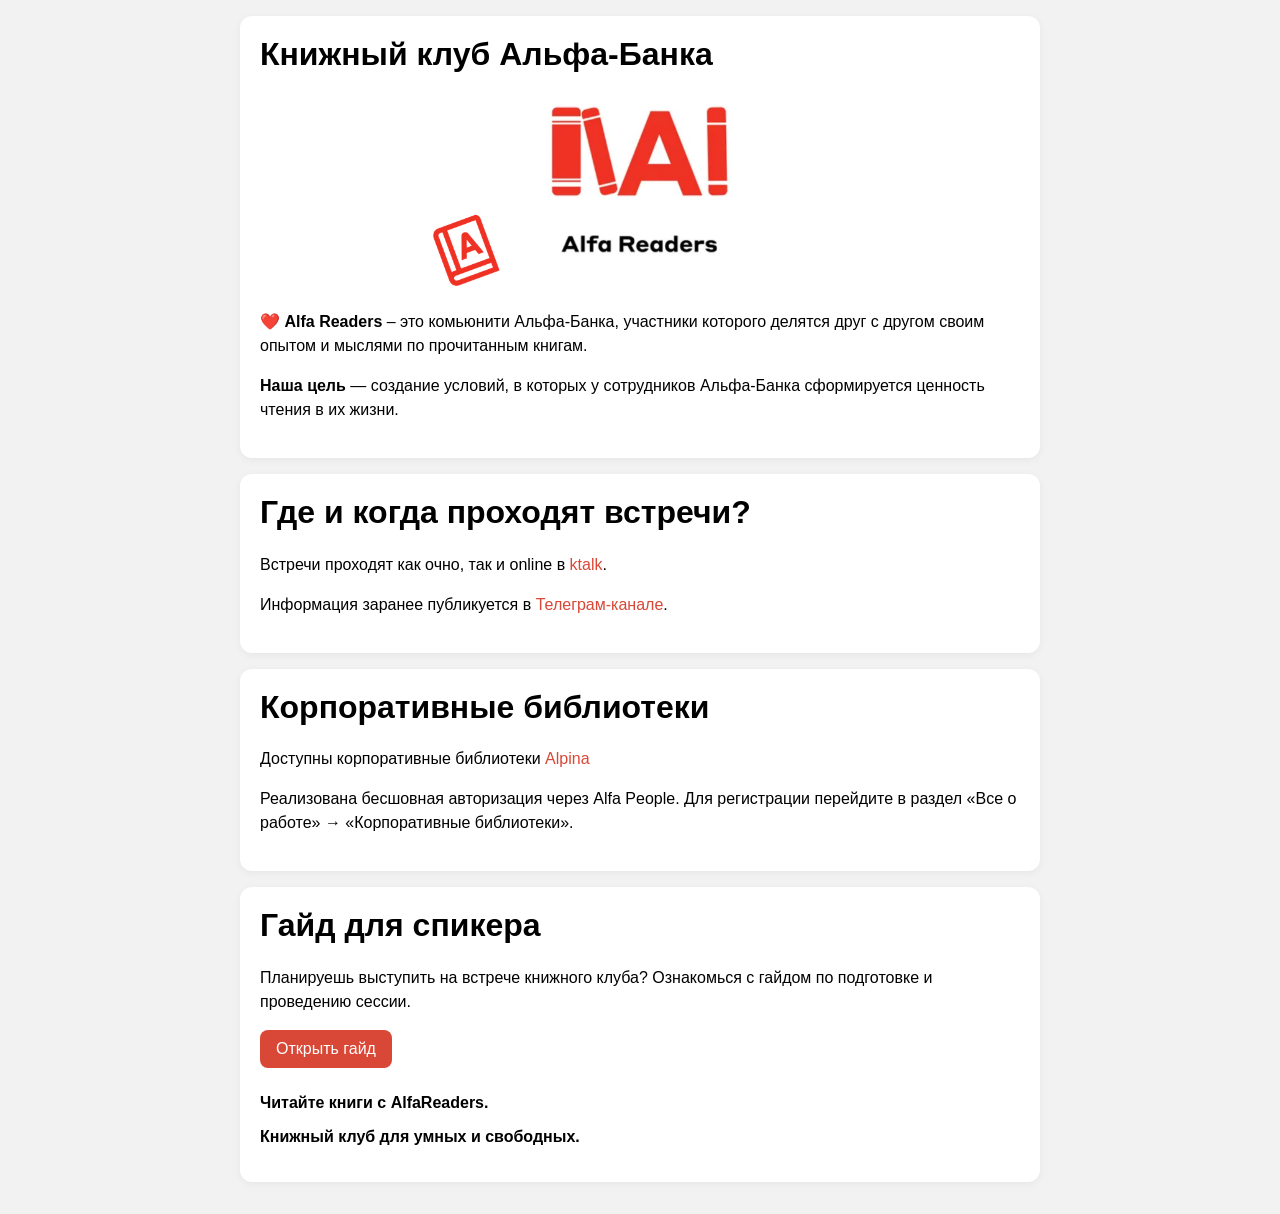
==== public/index.html @ fd36e329 "убрал и" ====
<!DOCTYPE html>
<html lang="ru">
<head>
  <meta charset="UTF-8">
  <title>Книжный клуб Альфа-Банка</title>
  <meta name="viewport" content="width=device-width, initial-scale=1.0">

  <script src="https://telegram.org/js/telegram-web-app.js"></script>
  <link rel="stylesheet" href="style.css">
</head>

<body>
  <div class="container">

    <div class="section">
      <h1>Книжный клуб Альфа-Банка</h1>
      <div class="center">
        <img src="images/top.png" alt="">
      </div>

      <p class="main-text">
        ❤️ <b>Alfa Readers</b> – это комьюнити Альфа-Банка, участники которого делятся друг с другом своим опытом и мыслями
        по прочитанным книгам.
      </p>
      <p class="main-text">
        <b>Наша цель</b> — создание условий, в которых у сотрудников Альфа-Банка сформируется ценность чтения в их жизни.
      </p>
    </div>

    <div class="section">
      <h1>Где и когда проходят встречи?</h1>
      <p class="main-text">
        Встречи проходят как очно, так и online в
        <a target="_blank" href="https://alfabank.ktalk.ru/alfaReaders">ktalk</a>.
      </p>
      <p class="main-text">
        Информация заранее публикуется в
        <a target="_blank" href="https://t.me/+493QJBdX_wtjMzc6">Телеграм-канале</a>.
      </p>
    </div>



    <div class="section">
      <h1>Корпоративные библиотеки</h1>
      <p class="main-text">
        Доступны корпоративные библиотеки
        <a target="_blank" href="https://login.alpinadigital.ru">Alpina</a>
      </p>
      <p class="main-text">
        Реализована бесшовная авторизация через Alfa People.
        Для регистрации перейдите в раздел «Все о работе» → «Корпоративные библиотеки».
      </p>
    </div>

    <div class="section">
      <h1>Гайд для спикера</h1>
      <p class="main-text">Планируешь выступить на встрече книжного клуба? Ознакомься с гайдом по подготовке и проведению сессии.</p>
      <a class="link-btn" href="speaker-guide.html">Открыть гайд</a>
      
      <p><b>Читайте книги с AlfaReaders.</b></p>
      <p><b>Книжный клуб для умных и свободных.</b></p>
    </div>

  </div>

  <script>
    const tg = window.Telegram.WebApp;
    tg.ready();

    const user = tg.initDataUnsafe?.user;
    if (user) {
      document.getElementById("user").innerText = `Привет, ${user.first_name}!`;
    }
  </script>
</body>
</html>
---- public/style.css ----
body {
  margin: 0;
  padding: 0;
  background: #f2f2f2;
  font-family: Arial, sans-serif;
  color: #000;
}

.container {
  max-width: 800px;
  margin: 0 auto;
  padding: 16px;
}

.section {
  background: #ffffff;
  padding: 20px;
  margin-bottom: 16px;
  border-radius: 12px;
  box-shadow: 0 2px 8px rgba(0, 0, 0, 0.05);
}

.center {
  display: flex;
  justify-content: center;
  align-items: center;
}

.center img {
  max-width: 100%;
  height: auto;
  display: block;
  max-height: 200px;
  object-fit: contain;
}

h1 {
  margin-top: 0;
}

.main-text {
  line-height: 1.5;
}

a {
  color: #D94736;
  text-decoration: none;
  font-weight: 500;
}

a:hover {
  text-decoration: underline;
}

.link-btn {
  display: inline-block;
  padding: 10px 16px;
  background: #D94736;
  color: white;
  border-radius: 8px;
  text-decoration: none;
  margin-bottom: 10px;
}

.back-link {
  display: inline-block;
  margin-bottom: 16px;
  color: #D94736;
  text-decoration: none;
  font-weight: 500;
}

.back-link:hover {
  text-decoration: underline;
}

h2 {
  margin-top: 0;
  margin-bottom: 12px;
  color: #333;
}

h3 {
  margin-top: 16px;
  margin-bottom: 8px;
  color: #555;
}

ul, ol {
  line-height: 1.6;
}

li {
  margin-bottom: 6px;
}

.note {
  margin-top: 16px;
  font-weight: 500;
}
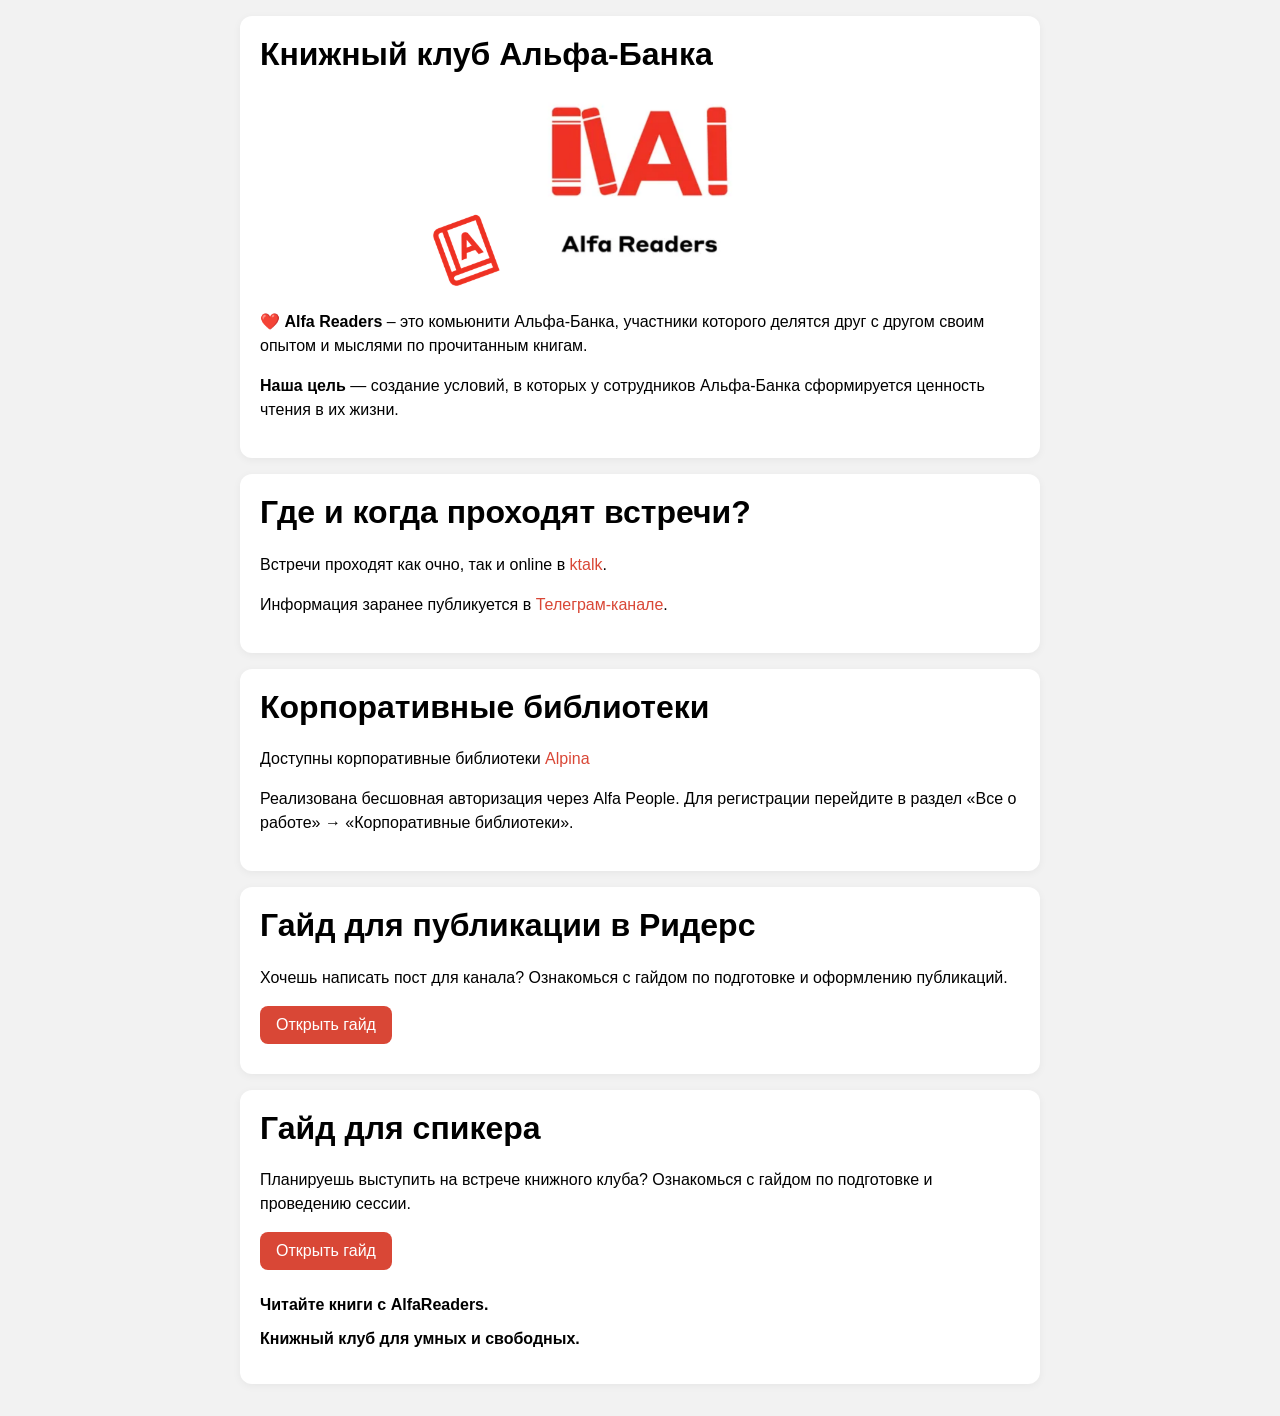
==== commit 8d4dec2c: "Гайд для поста" ====
--- a/public/index.html
+++ b/public/index.html
@@ -54,6 +54,12 @@
     </div>
 
     <div class="section">
+      <h1>Гайд для публикации в Ридерс</h1>
+      <p class="main-text">Хочешь написать пост для канала? Ознакомься с гайдом по подготовке и оформлению публикаций.</p>
+      <a class="link-btn" href="guide.html">Открыть гайд</a>
+    </div>
+
+    <div class="section">
       <h1>Гайд для спикера</h1>
       <p class="main-text">Планируешь выступить на встрече книжного клуба? Ознакомься с гайдом по подготовке и проведению сессии.</p>
       <a class="link-btn" href="speaker-guide.html">Открыть гайд</a>
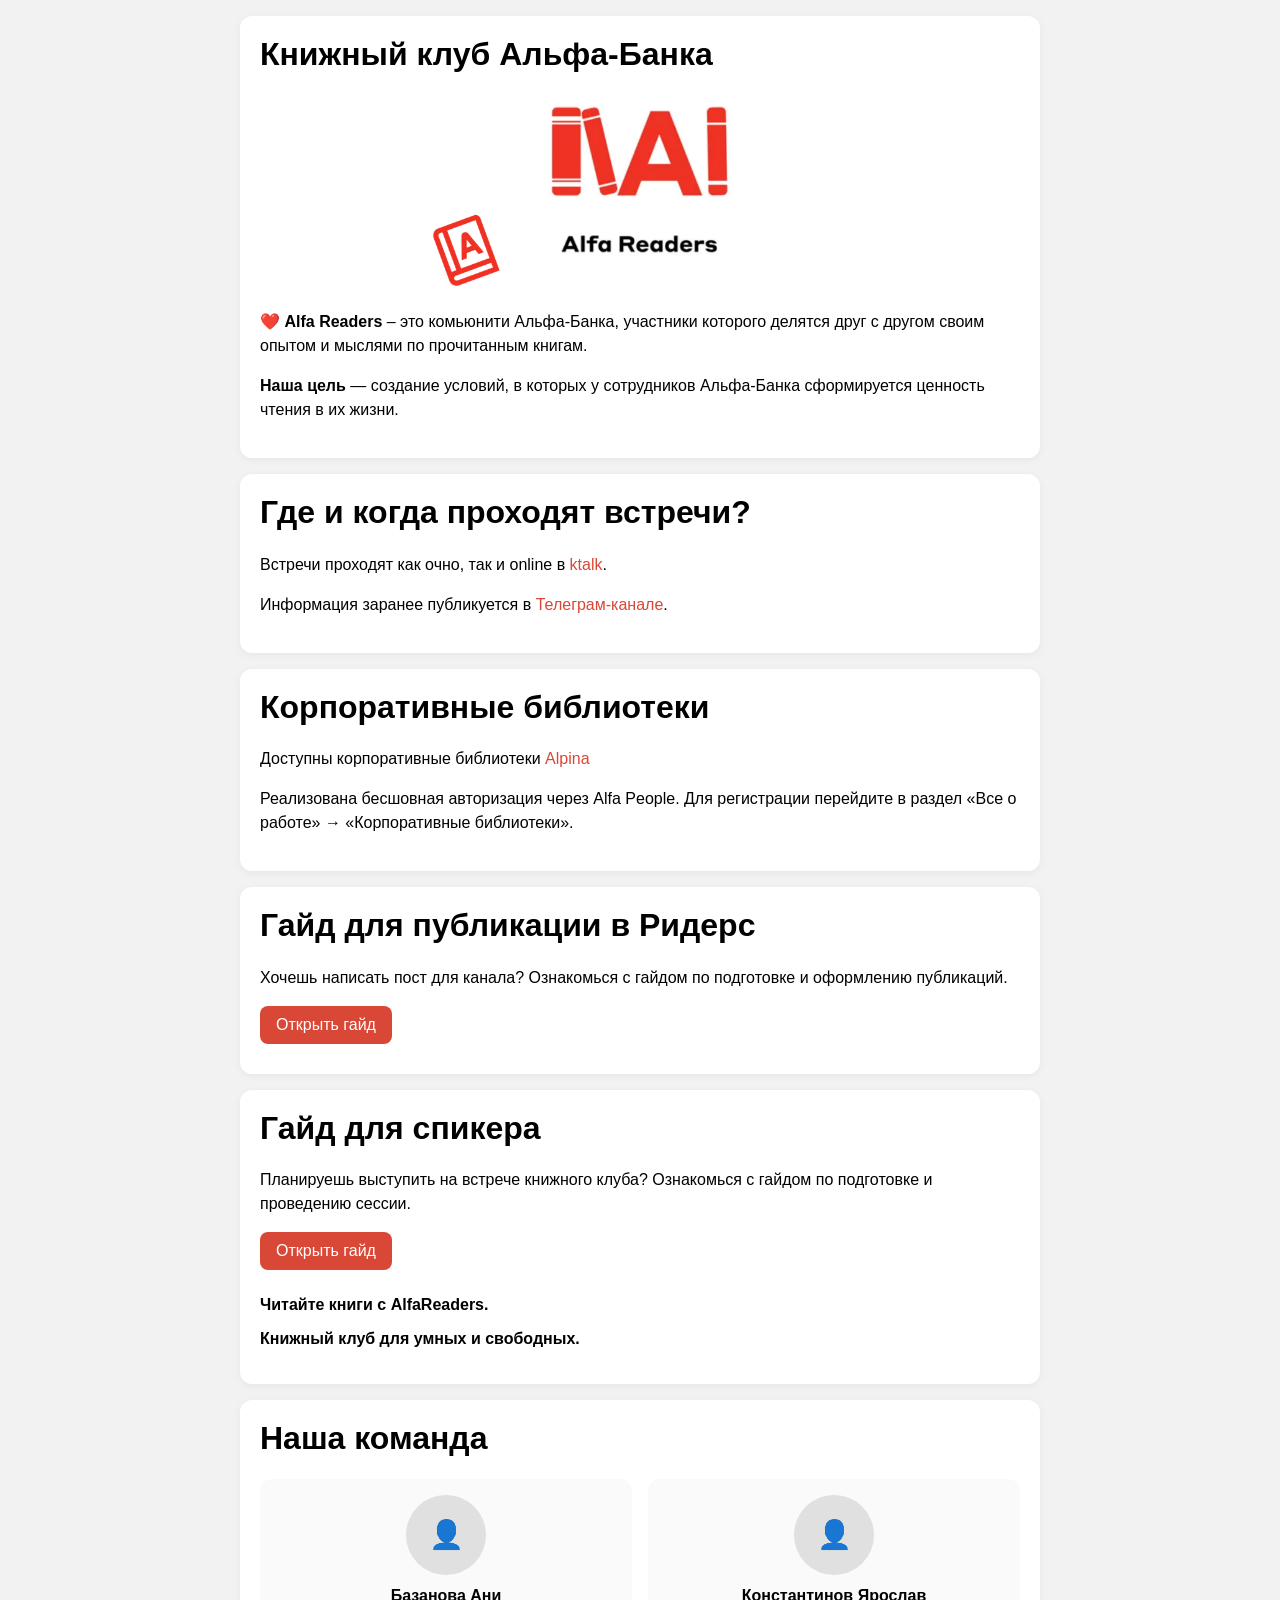
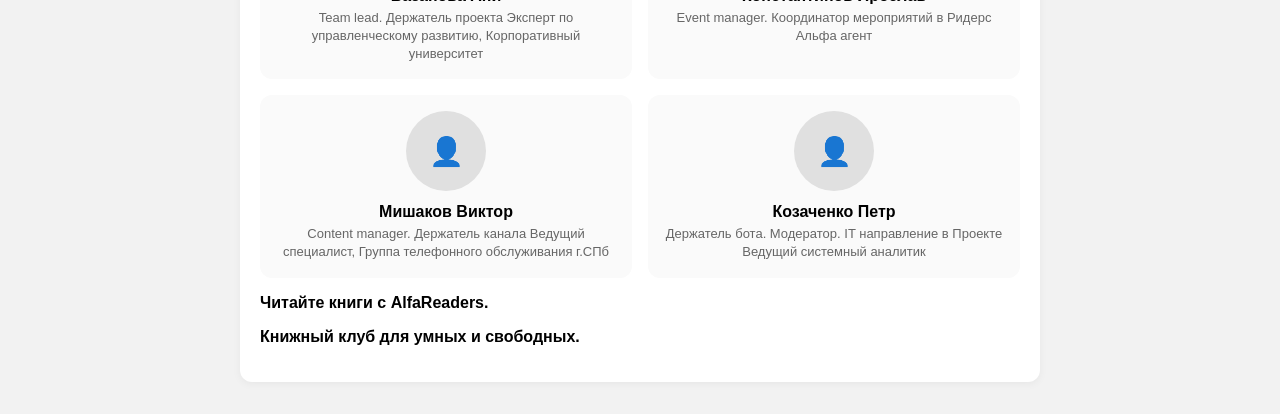
==== commit a06ca254: "блок команда" ====
--- a/public/index.html
+++ b/public/index.html
@@ -68,6 +68,50 @@
       <p><b>Книжный клуб для умных и свободных.</b></p>
     </div>
 
+    <div class="section">
+      <h1>Наша команда</h1>
+
+      <div class="team-grid">
+
+        <div class="team-card">
+          <div class="team-photo">👤</div>
+          <div class="team-nick">Базанова Ани</div>
+          <div class="team-desc">Team lead. 
+            Держатель проекта
+            Эксперт по управленческому развитию, Корпоративный университет</div>
+        </div>
+
+        <div class="team-card">
+          <div class="team-photo">👤</div>
+          <div class="team-nick">Константинов Ярослав</div>
+          <div class="team-desc">Event manager.
+            Координатор мероприятий в Ридерс
+            Альфа агент</div>
+        </div>
+
+        <div class="team-card">
+          <div class="team-photo">👤</div>
+          <div class="team-nick">Мишаков Виктор</div>
+          <div class="team-desc">Content manager. Держатель канала
+            Ведущий специалист, Группа телефонного обслуживания г.СПб
+          </div>
+        </div>
+
+        <div class="team-card">
+          <div class="team-photo">👤</div>
+          <div class="team-nick">Козаченко Петр</div>
+          <div class="team-desc">Держатель бота. Модератор. 
+            IT направление в Проекте
+Ведущий системный аналитик
+          </div>
+        </div>
+
+      </div>
+      
+      <p><b>Читайте книги с AlfaReaders.</b></p>
+      <p><b>Книжный клуб для умных и свободных.</b></p>
+    </div>
+
   </div>
 
   <script>
--- a/public/style.css
+++ b/public/style.css
@@ -98,3 +98,56 @@
   margin-top: 16px;
   font-weight: 500;
 }
+
+.team-grid {
+  display: grid;
+  grid-template-columns: 1fr;
+  gap: 16px;
+}
+
+@media (min-width: 480px) {
+  .team-grid {
+    grid-template-columns: 1fr 1fr;
+  }
+}
+
+.team-card {
+  display: flex;
+  flex-direction: column;
+  align-items: center;
+  text-align: center;
+  padding: 16px;
+  background: #fafafa;
+  border-radius: 12px;
+}
+
+.team-photo {
+  width: 80px;
+  height: 80px;
+  border-radius: 50%;
+  background: #e0e0e0;
+  display: flex;
+  align-items: center;
+  justify-content: center;
+  margin-bottom: 12px;
+  color: #999;
+  font-size: 28px;
+}
+
+.team-photo img {
+  width: 100%;
+  height: 100%;
+  border-radius: 50%;
+  object-fit: cover;
+}
+
+.team-nick {
+  font-weight: bold;
+  margin-bottom: 4px;
+}
+
+.team-desc {
+  font-size: 13px;
+  color: #666;
+  line-height: 1.4;
+}
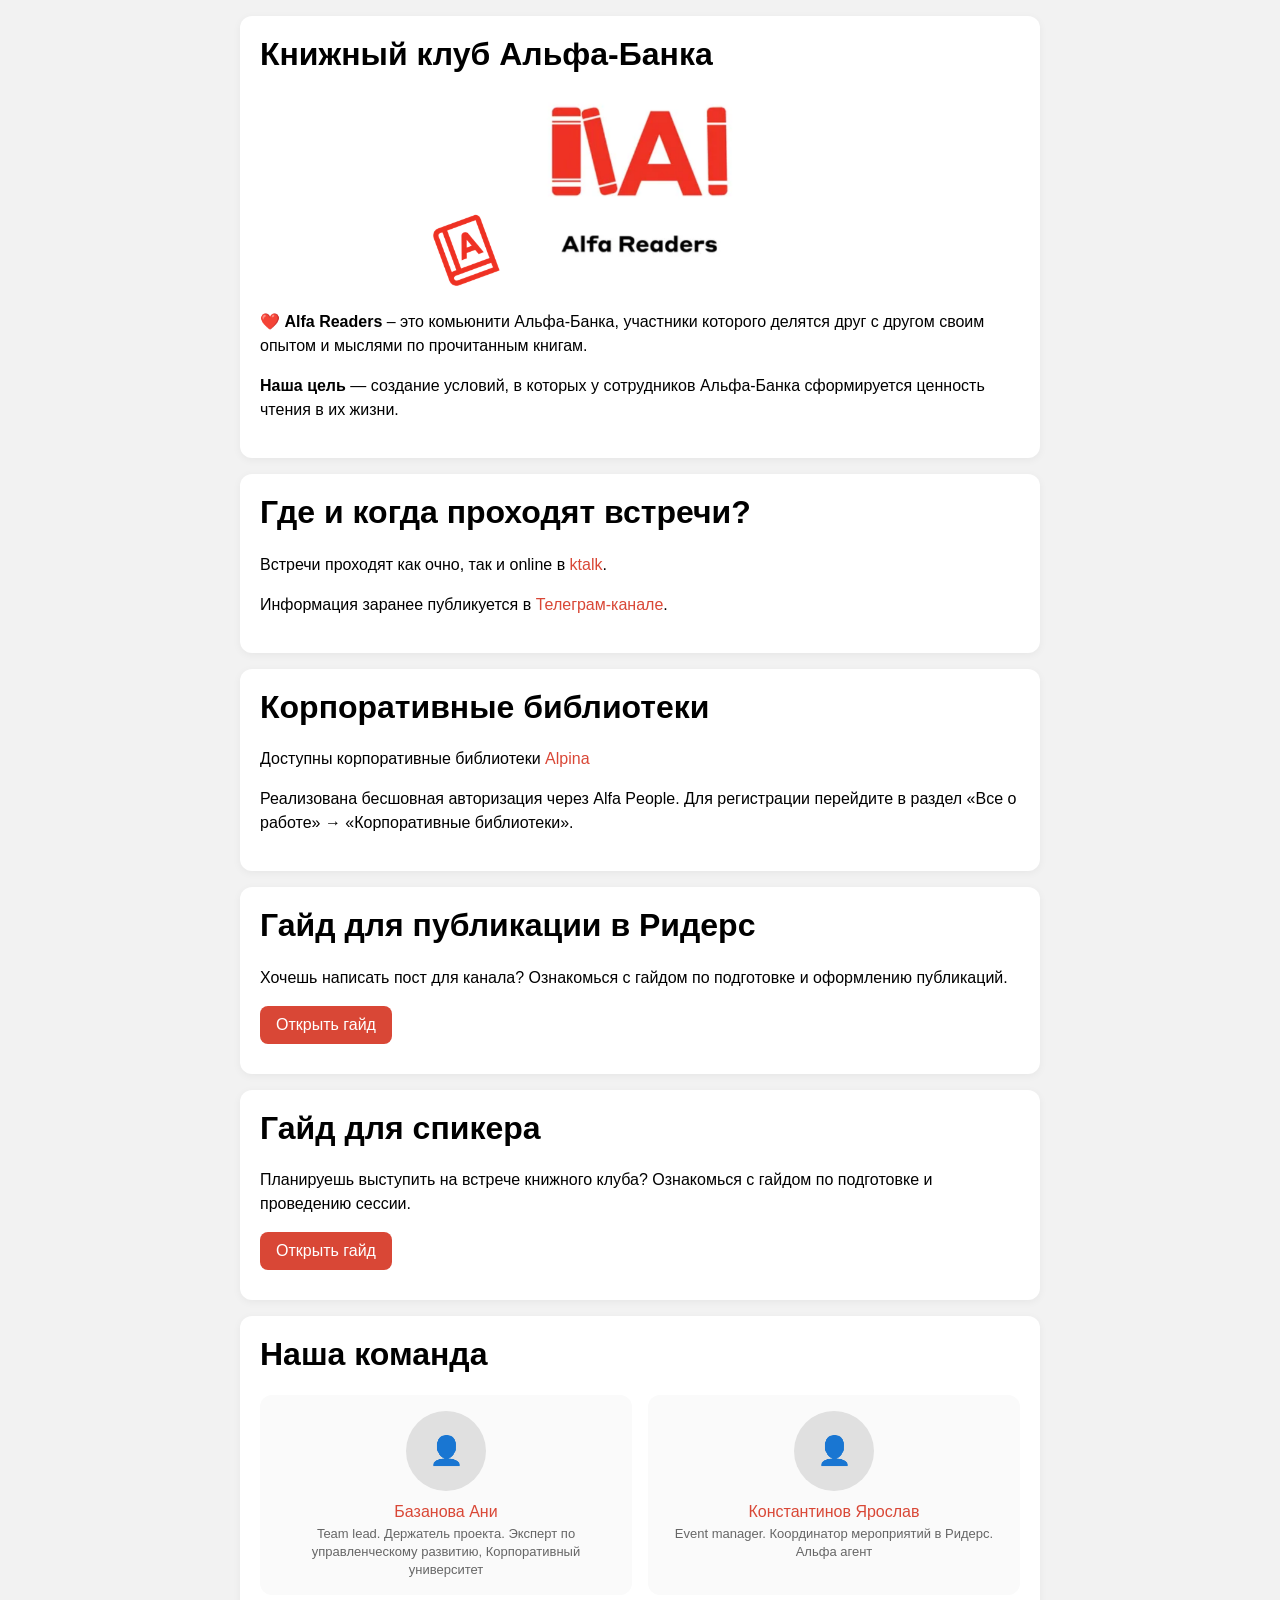
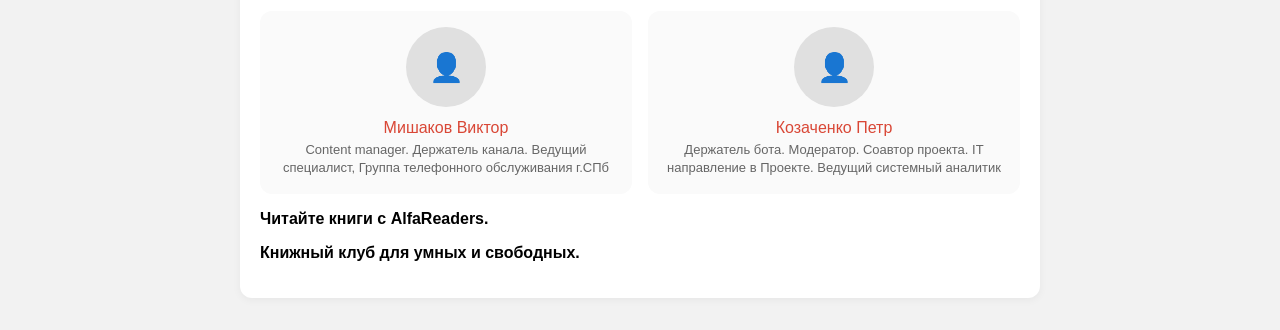
==== commit ec67ce41: "контернт" ====
--- a/public/index.html
+++ b/public/index.html
@@ -64,8 +64,6 @@
       <p class="main-text">Планируешь выступить на встрече книжного клуба? Ознакомься с гайдом по подготовке и проведению сессии.</p>
       <a class="link-btn" href="speaker-guide.html">Открыть гайд</a>
       
-      <p><b>Читайте книги с AlfaReaders.</b></p>
-      <p><b>Книжный клуб для умных и свободных.</b></p>
     </div>
 
     <div class="section">
@@ -75,39 +73,40 @@
 
         <div class="team-card">
           <div class="team-photo">👤</div>
-          <div class="team-nick">Базанова Ани</div>
+          <div class="team-nick"><a href="https://t.me/bryant_nita">Базанова Ани</a></div>
           <div class="team-desc">Team lead. 
-            Держатель проекта
+            Держатель проекта.
             Эксперт по управленческому развитию, Корпоративный университет</div>
         </div>
 
         <div class="team-card">
           <div class="team-photo">👤</div>
-          <div class="team-nick">Константинов Ярослав</div>
+          <div class="team-nick"><a href="https://t.me/Nc7sZ74k8x">Константинов Ярослав</a></div>
           <div class="team-desc">Event manager.
-            Координатор мероприятий в Ридерс
+            Координатор мероприятий в Ридерс.
             Альфа агент</div>
         </div>
 
         <div class="team-card">
           <div class="team-photo">👤</div>
-          <div class="team-nick">Мишаков Виктор</div>
-          <div class="team-desc">Content manager. Держатель канала
+          <div class="team-nick"><a href="https://t.me/vikmishakov">Мишаков Виктор</a></div>
+          <div class="team-desc">Content manager. Держатель канала.
             Ведущий специалист, Группа телефонного обслуживания г.СПб
           </div>
         </div>
 
         <div class="team-card">
           <div class="team-photo">👤</div>
-          <div class="team-nick">Козаченко Петр</div>
-          <div class="team-desc">Держатель бота. Модератор. 
-            IT направление в Проекте
+          <div class="team-nick"><a href="https://t.me/RuSlone">Козаченко Петр</a></div>
+          <div class="team-desc">Держатель бота. Модератор. Соавтор проекта.
+            IT направление в Проекте.
 Ведущий системный аналитик
           </div>
         </div>
 
       </div>
-      
+      <p></p>
+      <p></p>
       <p><b>Читайте книги с AlfaReaders.</b></p>
       <p><b>Книжный клуб для умных и свободных.</b></p>
     </div>
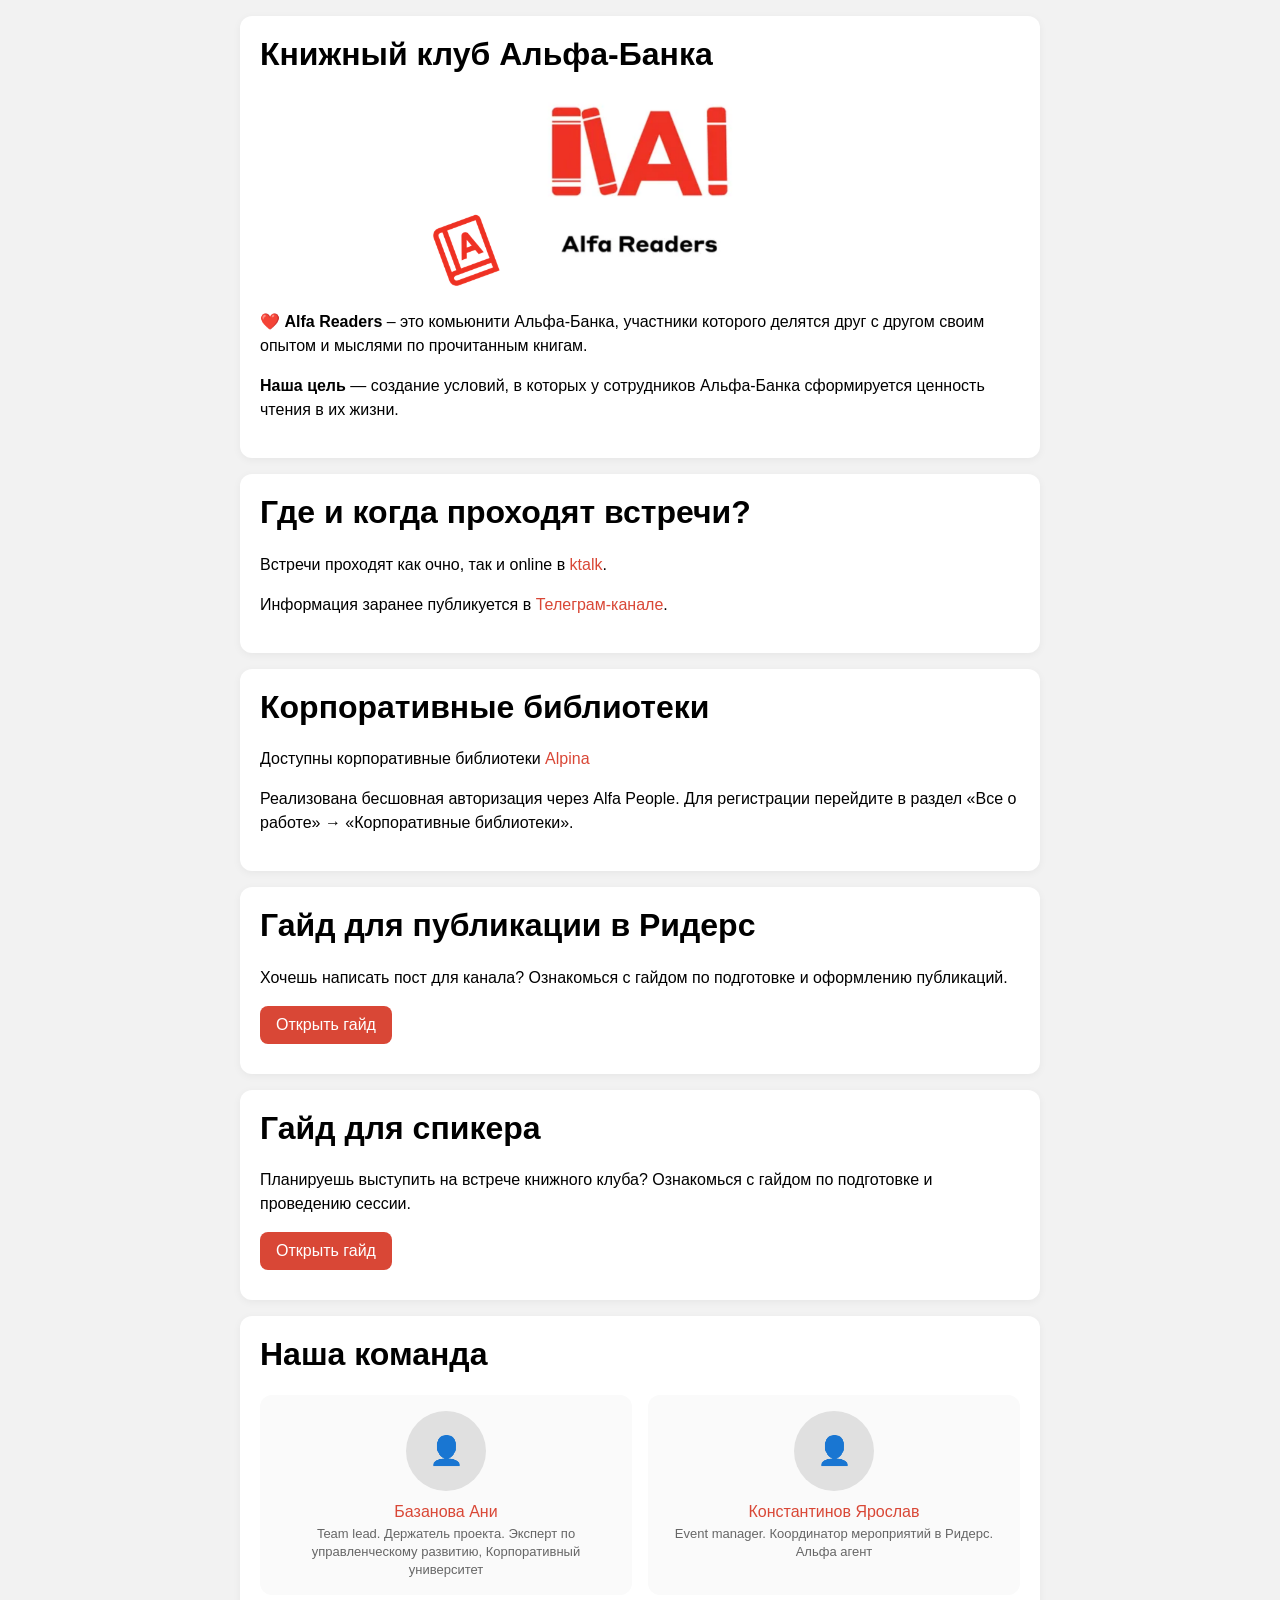
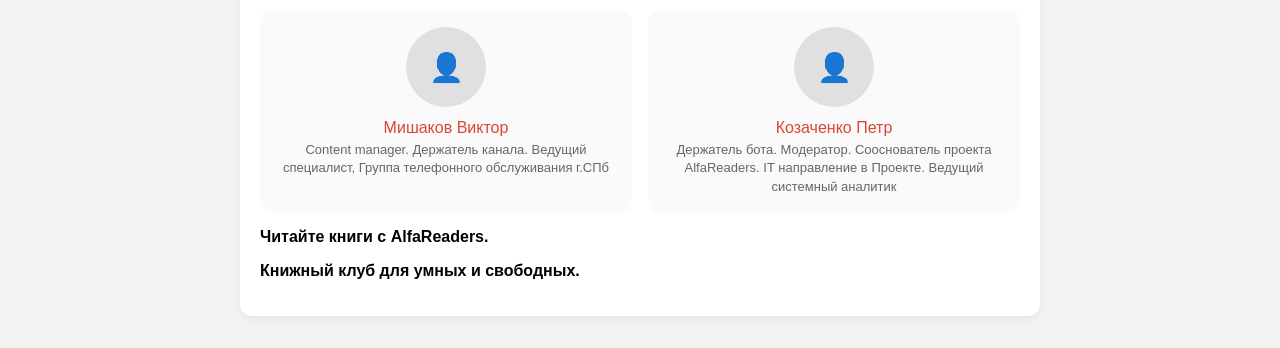
==== commit cc4a9cfc: "1" ====
--- a/public/index.html
+++ b/public/index.html
@@ -98,7 +98,7 @@
         <div class="team-card">
           <div class="team-photo">👤</div>
           <div class="team-nick"><a href="https://t.me/RuSlone">Козаченко Петр</a></div>
-          <div class="team-desc">Держатель бота. Модератор. Соавтор проекта.
+          <div class="team-desc">Держатель бота. Модератор. Сооснователь проекта AlfaReaders.
             IT направление в Проекте.
 Ведущий системный аналитик
           </div>
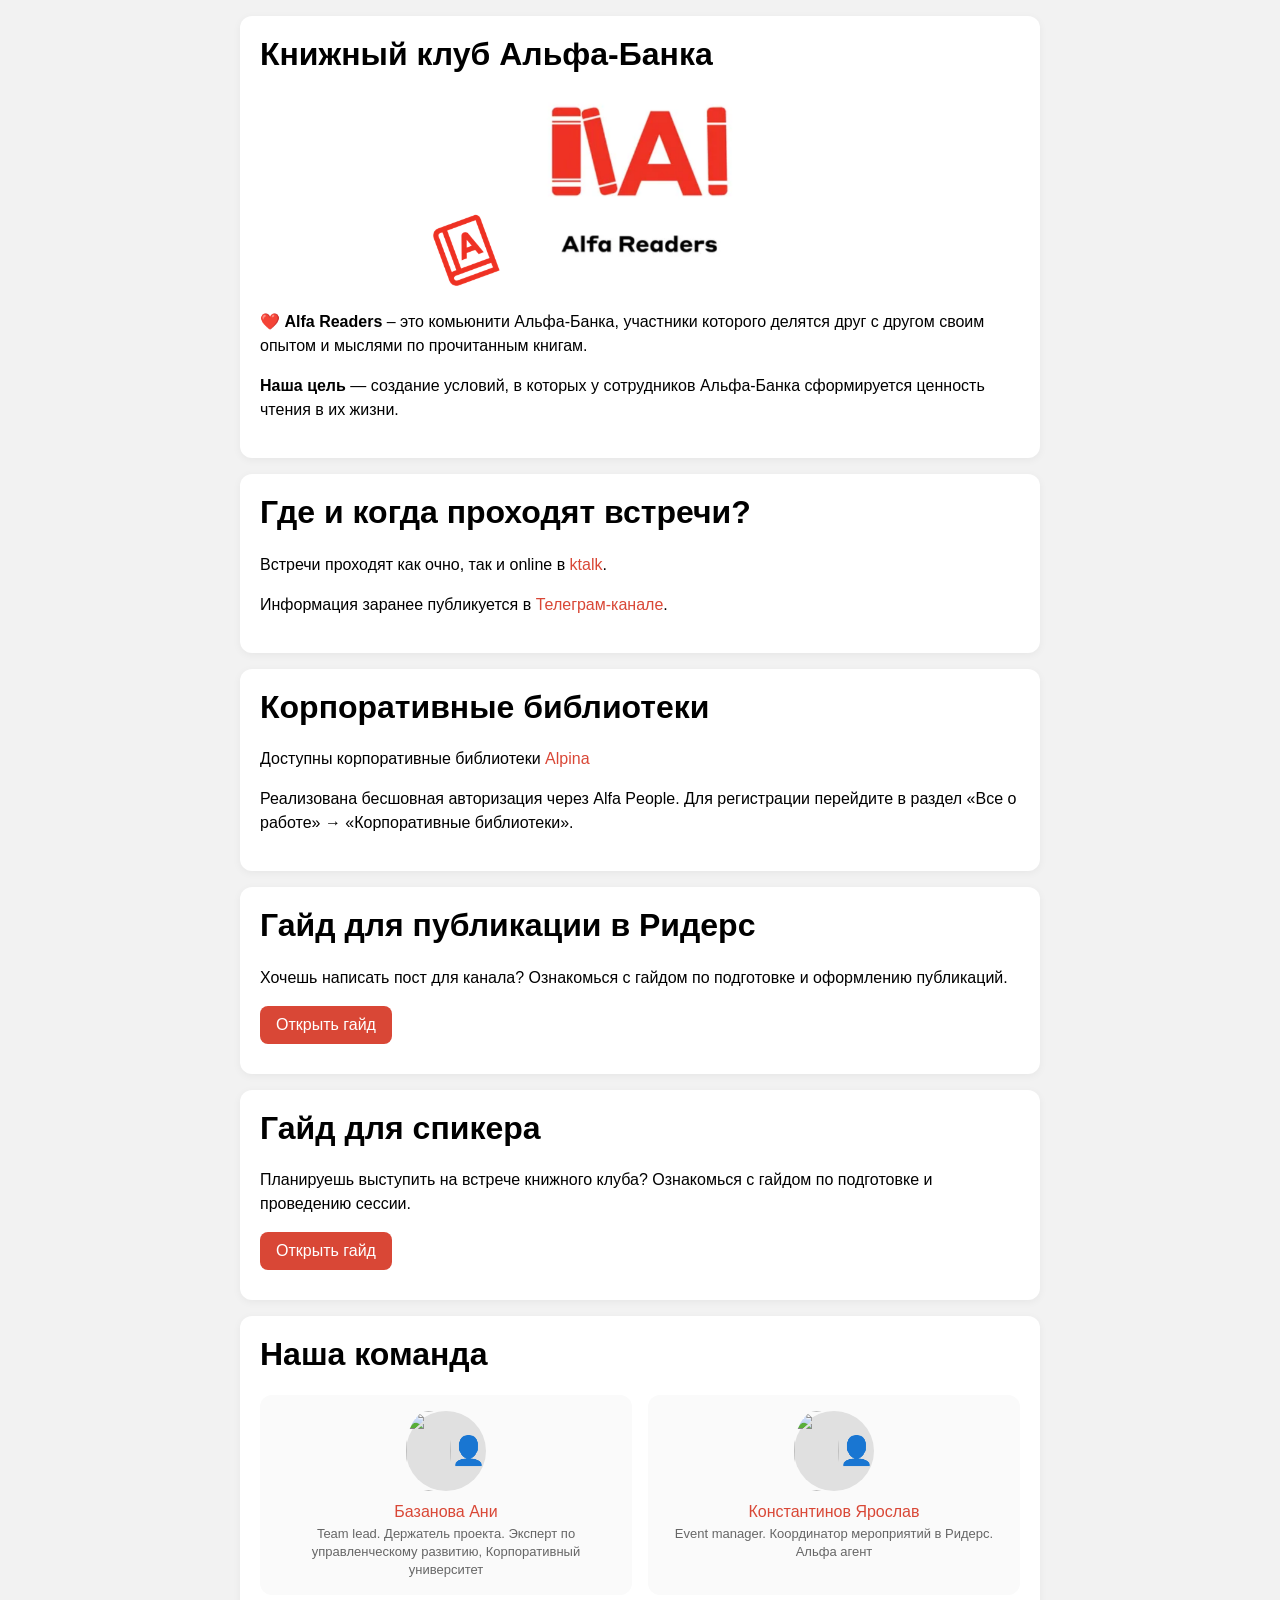
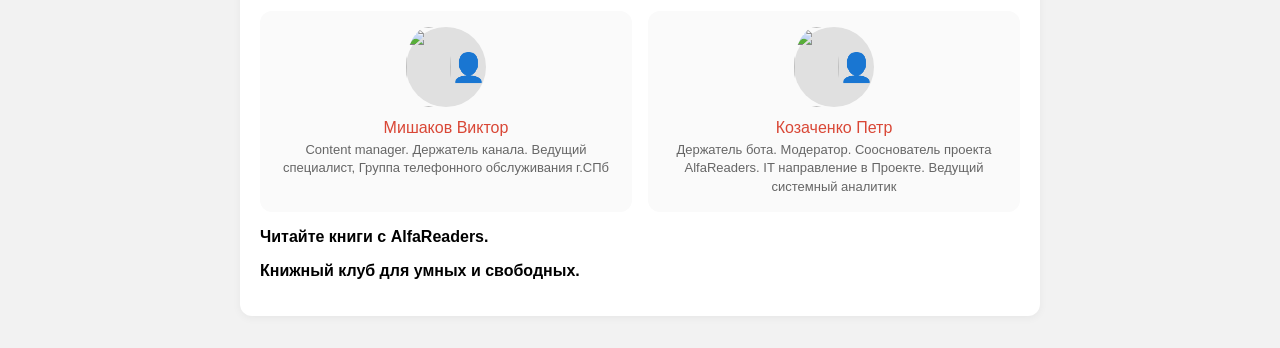
==== commit ac59b83f: "Добавил аватарки" ====
--- a/public/index.html
+++ b/public/index.html
@@ -72,7 +72,7 @@
       <div class="team-grid">
 
         <div class="team-card">
-          <div class="team-photo">👤</div>
+          <div class="team-photo"><img src="images/fe434d60-3a9f-4128-80d9-023592147359.png" alt="">👤</div>
           <div class="team-nick"><a href="https://t.me/bryant_nita">Базанова Ани</a></div>
           <div class="team-desc">Team lead. 
             Держатель проекта.
@@ -80,7 +80,7 @@
         </div>
 
         <div class="team-card">
-          <div class="team-photo">👤</div>
+          <div class="team-photo"><img src="images/cbce6ced-43c1-4fea-9085-ba39765717a7.png" alt="">👤</div>
           <div class="team-nick"><a href="https://t.me/Nc7sZ74k8x">Константинов Ярослав</a></div>
           <div class="team-desc">Event manager.
             Координатор мероприятий в Ридерс.
@@ -88,7 +88,7 @@
         </div>
 
         <div class="team-card">
-          <div class="team-photo">👤</div>
+          <div class="team-photo"><img src="images/94da695f-dc0f-461b-909a-20ece2b043c6.png" alt="">👤</div>
           <div class="team-nick"><a href="https://t.me/vikmishakov">Мишаков Виктор</a></div>
           <div class="team-desc">Content manager. Держатель канала.
             Ведущий специалист, Группа телефонного обслуживания г.СПб
@@ -96,7 +96,7 @@
         </div>
 
         <div class="team-card">
-          <div class="team-photo">👤</div>
+          <div class="team-photo"><img src="images/946b55d8-d037-42cf-b57b-3cc4135a390e.png" alt="">👤</div>
           <div class="team-nick"><a href="https://t.me/RuSlone">Козаченко Петр</a></div>
           <div class="team-desc">Держатель бота. Модератор. Сооснователь проекта AlfaReaders.
             IT направление в Проекте.
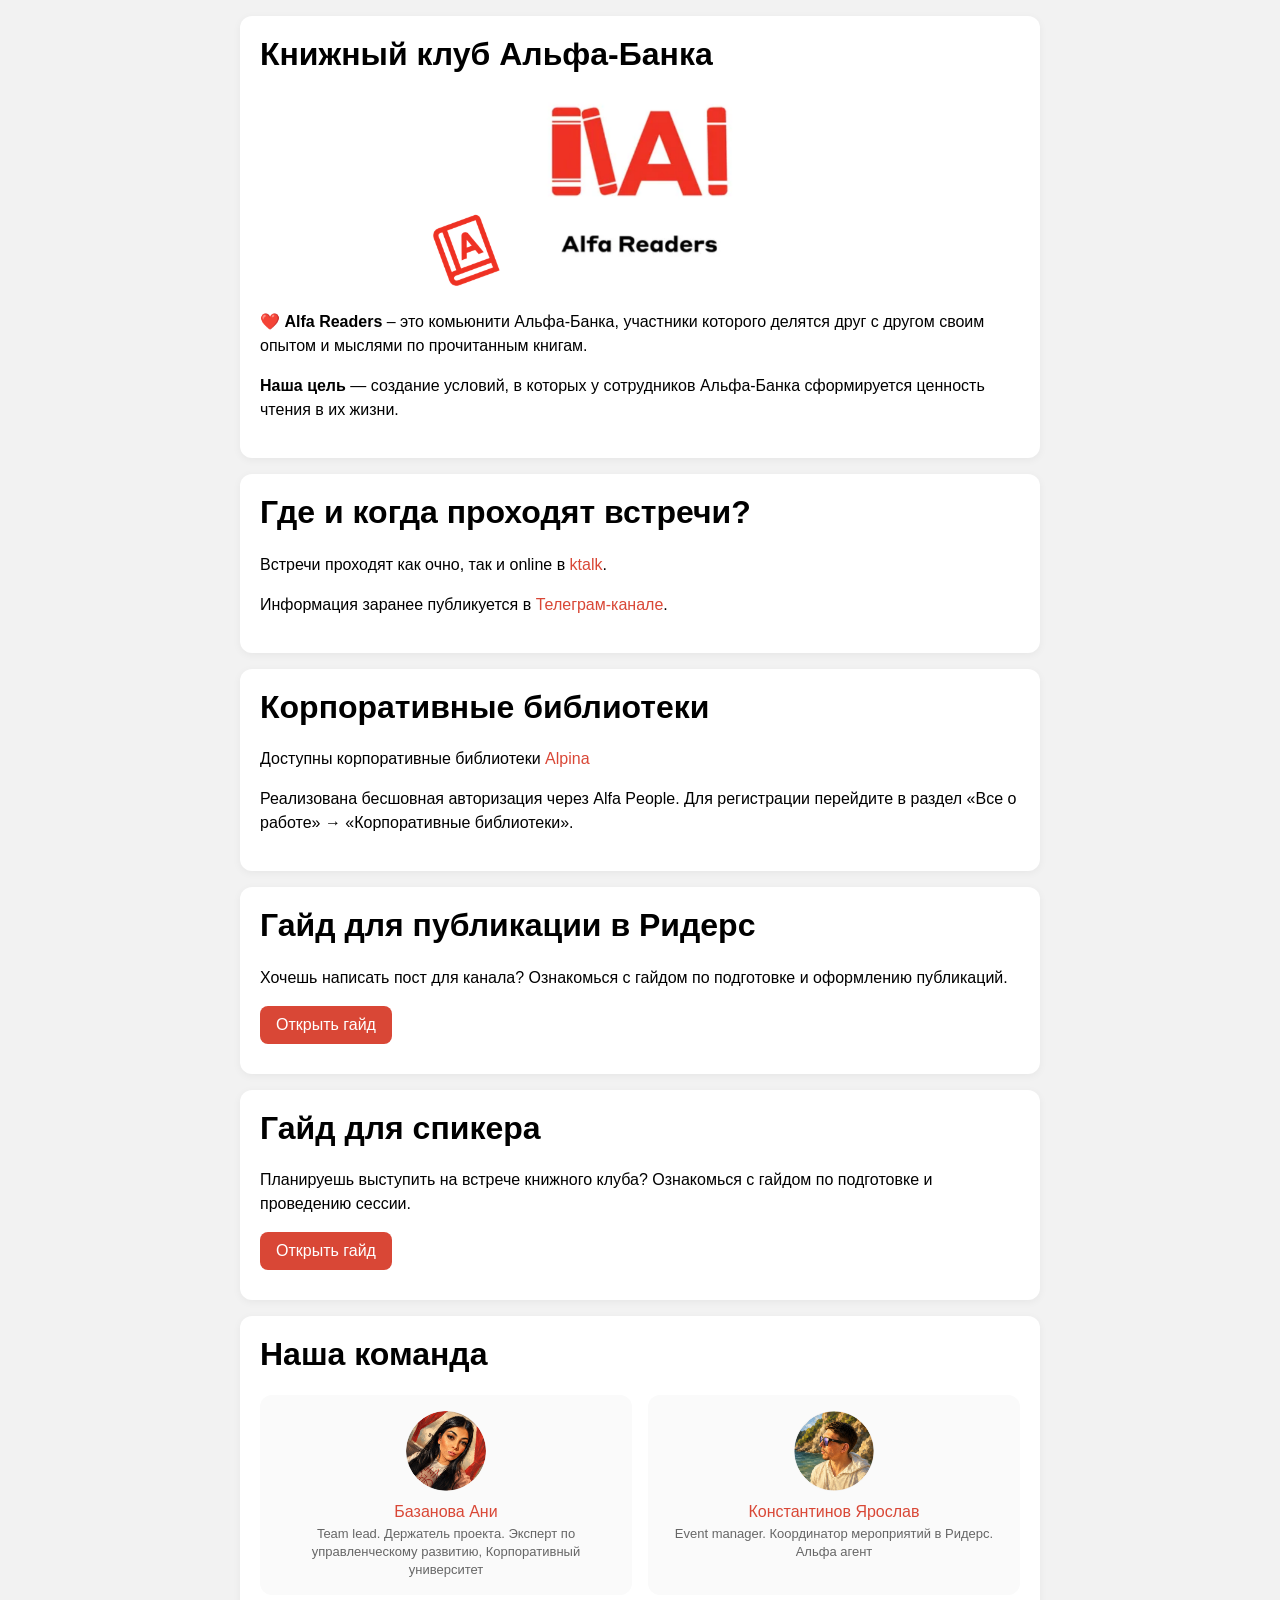
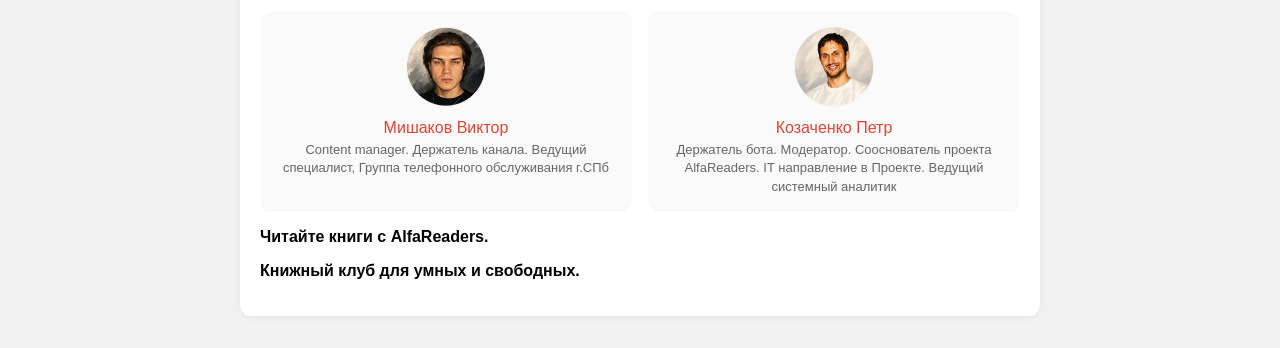
==== commit 55970917: "убрал пробелы" ====
--- a/public/index.html
+++ b/public/index.html
@@ -72,7 +72,7 @@
       <div class="team-grid">
 
         <div class="team-card">
-          <div class="team-photo"><img src="images/fe434d60-3a9f-4128-80d9-023592147359.png" alt="">👤</div>
+          <div class="team-photo"><img src="images/fe434d60-3a9f-4128-80d9-023592147359.png" alt=""></div>
           <div class="team-nick"><a href="https://t.me/bryant_nita">Базанова Ани</a></div>
           <div class="team-desc">Team lead. 
             Держатель проекта.
@@ -80,7 +80,7 @@
         </div>
 
         <div class="team-card">
-          <div class="team-photo"><img src="images/cbce6ced-43c1-4fea-9085-ba39765717a7.png" alt="">👤</div>
+          <div class="team-photo"><img src="images/cbce6ced-43c1-4fea-9085-ba39765717a7.png" alt=""></div>
           <div class="team-nick"><a href="https://t.me/Nc7sZ74k8x">Константинов Ярослав</a></div>
           <div class="team-desc">Event manager.
             Координатор мероприятий в Ридерс.
@@ -88,7 +88,7 @@
         </div>
 
         <div class="team-card">
-          <div class="team-photo"><img src="images/94da695f-dc0f-461b-909a-20ece2b043c6.png" alt="">👤</div>
+          <div class="team-photo"><img src="images/94da695f-dc0f-461b-909a-20ece2b043c6.png" alt=""></div>
           <div class="team-nick"><a href="https://t.me/vikmishakov">Мишаков Виктор</a></div>
           <div class="team-desc">Content manager. Держатель канала.
             Ведущий специалист, Группа телефонного обслуживания г.СПб
@@ -96,7 +96,7 @@
         </div>
 
         <div class="team-card">
-          <div class="team-photo"><img src="images/946b55d8-d037-42cf-b57b-3cc4135a390e.png" alt="">👤</div>
+          <div class="team-photo"><img src="images/946b55d8-d037-42cf-b57b-3cc4135a390e.png" alt=""></div>
           <div class="team-nick"><a href="https://t.me/RuSlone">Козаченко Петр</a></div>
           <div class="team-desc">Держатель бота. Модератор. Сооснователь проекта AlfaReaders.
             IT направление в Проекте.
